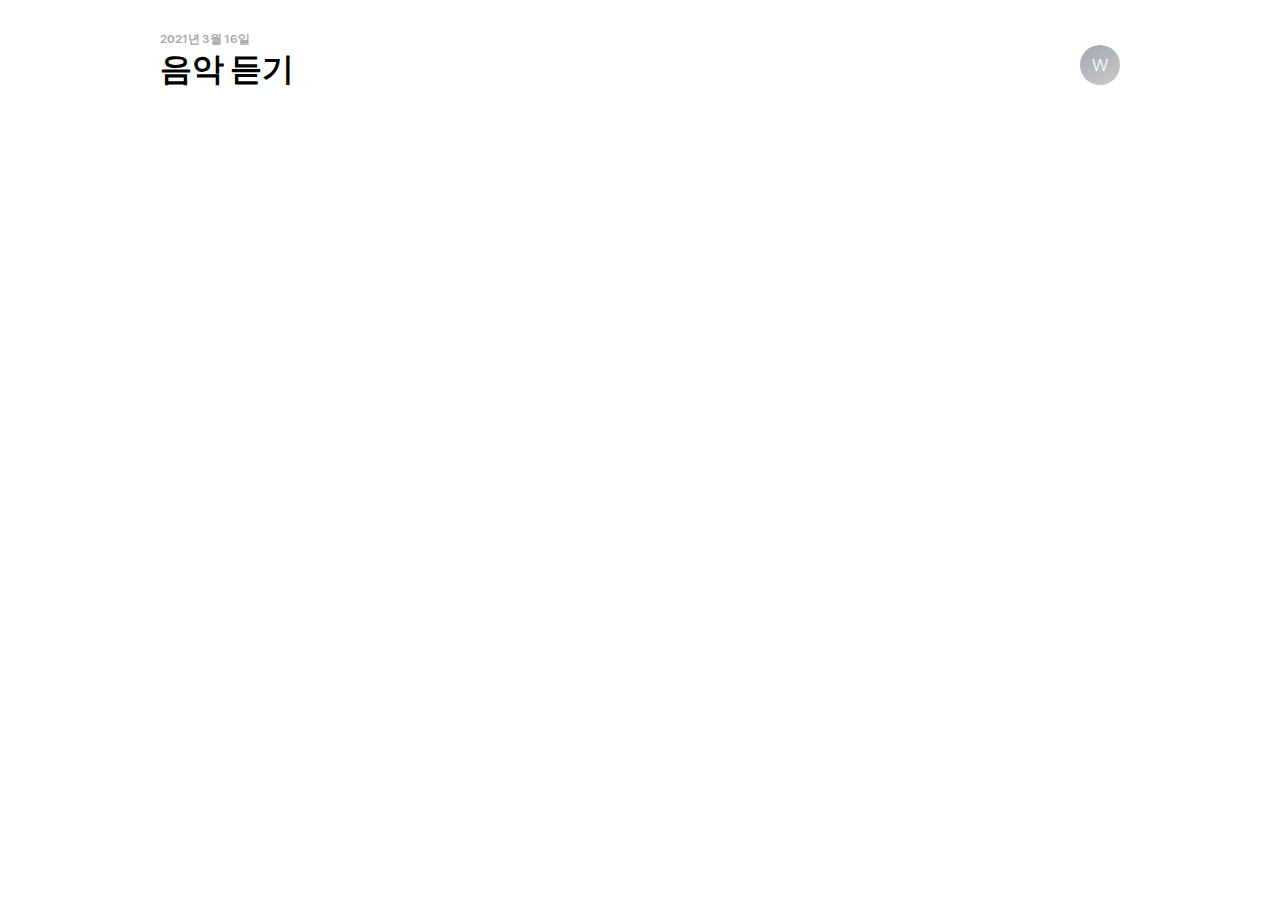
==== index.html @ 1a792106 "Header" ====
<!DOCTYPE html>
<html lang="ko">
  <head>
    <meta charset="UTF-8" />
    <meta http-equiv="X-UA-Compatible" content="IE=edge" />
    <meta name="viewport" content="width=device-width, initial-scale=1.0, viewport-fit=cover" />
    <meta name="author" content="rossa" />
    <meta name="description" content="뮤직 모바일 메인에서 다야한 정보과 유용한 컨텐츠를 만나 보세요" />
    <meta name="keywords" content="듣기, 2019년 최고의 음악 100선, Apple Music" />
    <title>Apple Music App</title>

    <!-- meta -->
    <meta name="format-detection" content="telephone=no" />
    <meta property="og:title" content="뮤직 모바일 메인" />
    <meta property="og:url" content="https://ro-ssang.github.io/apple-music-app" />
    <meta property="og:image" content="https://ro-ssang.github.io/apple-music-app/assets/icon/icon.jpg" />
    <meta property="og:description" content="뮤직 모바일 메인에서 다양한 정보와 유용한 컨텐츠를 만나 보세요" />
    <meta name="twitter:card" content="summary" />
    <meta name="twitter:title" content="뮤직 모바일 메인" />
    <meta name="twitter:url" content="https://ro-ssang.github.io/apple-music-app" />
    <meta name="twitter:image" content="https://ro-ssang.github.io/apple-music-app/assets/icon/icon.jpg" />
    <meta name="twitter:description" content="뮤직 모바일 메인에서 다양한 정보와 유용한 컨텐츠를 만나 보세요" />

    <!-- icon -->
    <link rel="apple-touch-icon-precomposed" href="https://ro-ssang.github.io/apple-music-app/assets/icon/icon.jpg" />
    <link rel="apple-touch-icon-precomposed" sizes="96x96" href="https://ro-ssang.github.io/apple-music-app/assets/icon/icon_96.jpg" />
    <link rel="apple-touch-icon-precomposed" sizes="144x144" href="https://ro-ssang.github.io/apple-music-app/assets/icon/icon_144.jpg" />
    <link rel="apple-touch-icon-precomposed" sizes="192x192" href="https://ro-ssang.github.io/apple-music-app/assets/icon/icon_192.jpg" />

    <!-- style -->
    <link rel="stylesheet" href="assets/css/reset.css" />
    <link rel="stylesheet" href="assets/css/fonts.css" />
    <link rel="stylesheet" href="assets/css/style.css" />
  </head>
  <body>
    <header id="header">
      <div class="container">
        <div class="row">
          <time class="header-data">2021년 3월 16일</time>
          <h1 class="header-title">음악 듣기</h1>
          <div class="header-id">w</div>
        </div>
      </div>
    </header>
    <!-- //header -->
  </body>
</html>
---- assets/css/fonts.css ----
/* webfonts */

@font-face {
  font-family: "SF Display";
  font-weight: 300;
  src: url(../fonts/SFProDisplay-Light.ttf);
}
@font-face {
  font-family: "SF Display";
  font-weight: 500;
  src: url(../fonts/SFProDisplay-Medium.ttf);
}
@font-face {
  font-family: "SF Display";
  font-weight: 400;
  src: url(../fonts/SFProDisplay-Regular.ttf);
}
@font-face {
  font-family: "SF Display";
  font-weight: 600;
  src: url(../fonts/SFProDisplay-Semibold.ttf);
}
---- assets/css/style.css ----
/* container */
.container {
  width: 1000px;
  margin: 0 auto;
}

/* row */
.row {
  position: relative;
  margin: 0 20px;
}

/* header */
#header .header-data {
  display: inline-block;
  padding-top: 30px;
  color: #a8a8a8;
  font-weight: 600;
  font-size: 12px;
}
#header .header-title {
  font-size: 32px;
  font-weight: bold;
}
#header .header-id {
  display: flex;
  align-items: center;
  justify-content: center;
  position: absolute;
  right: 0;
  bottom: 5px;
  width: 40px;
  height: 40px;
  background: linear-gradient(150.95deg, #a4a9b5 6.43%, rgba(164, 169, 181, 0) 82.14%), #c4c4c4;
  border-radius: 50%;
  color: #fff;
  font-size: 18px;
  font-weight: 300;
  text-transform: uppercase;
}

@media (max-width: 1020px) {
  .container {
    width: 100%;
  }
}
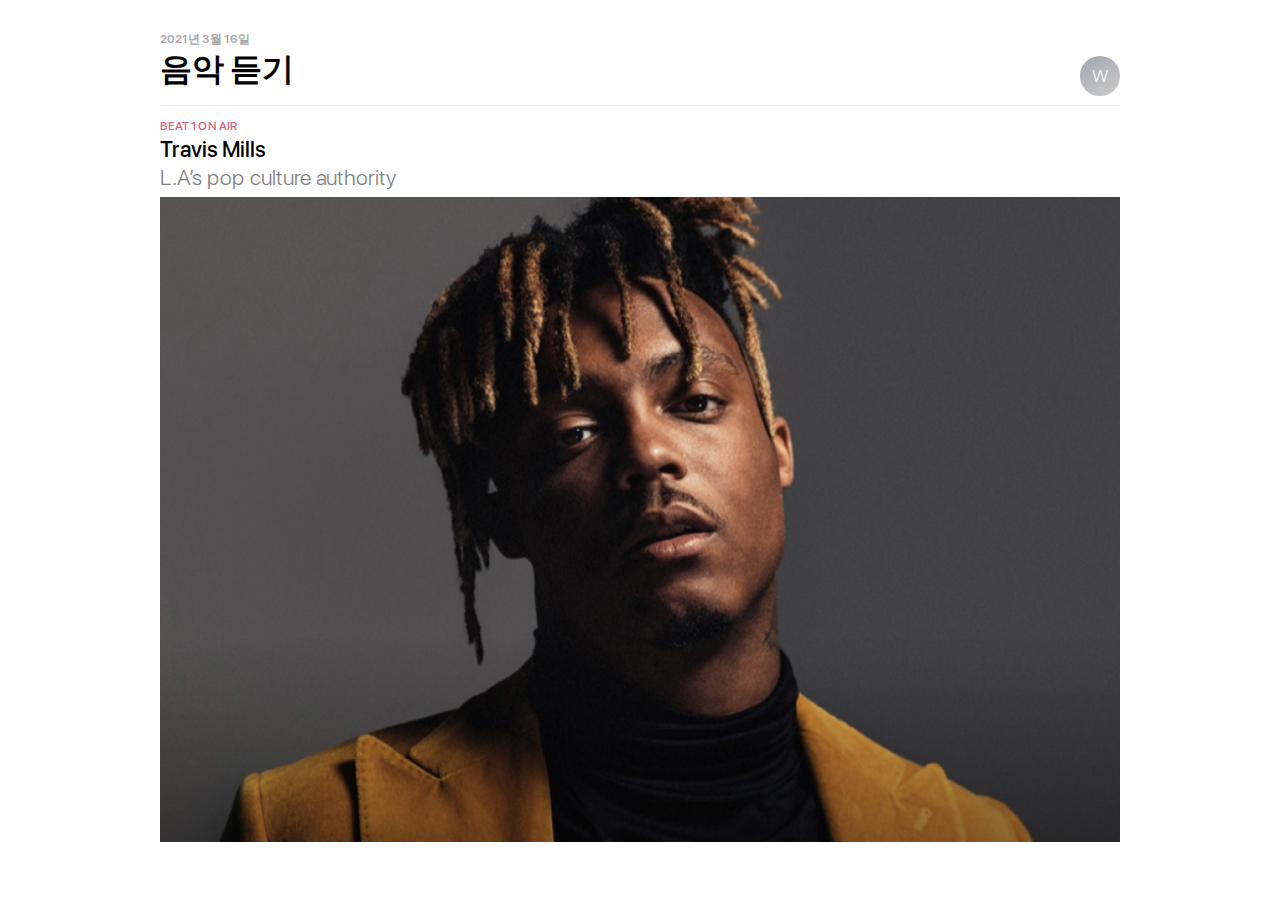
==== commit 4f39ba58: "Best Music" ====
--- a/index.html
+++ b/index.html
@@ -43,5 +43,37 @@
       </div>
     </header>
     <!-- //header -->
+
+    <main>
+      <section id="music">
+        <article class="bestM">
+          <div class="container">
+            <div class="row">
+              <div class="best">
+                <div class="best-title">
+                  <span class="bt-stit">BEAT1 ON AIR</span>
+                  <h2 class="bt-tit">Travis Mills</h2>
+                  <p class="bt-desc">L.A’s pop culture authority</p>
+                </div>
+                <picture>
+                  <source srcset="assets/img/bestM01@3x.jpg" media="(min-width: 800px)" />
+                  <source srcset="assets/img/bestM01@2x.jpg" media="(min-width: 600px)" />
+                  <img src="assets/img/bestM01.jpg" srcset="assets/img/bestM01.jpg 1x, assets/img/bestM01@2x.jpg 2x, assets/img/bestM01@3x.jpg 3x" alt="이미지1" />
+                </picture>
+              </div>
+            </div>
+          </div>
+        </article>
+        <!-- //bestM -->
+
+        <article class="recentM"></article>
+        <!-- //recentM -->
+
+        <article class="nextM"></article>
+        <!-- //nextM -->
+      </section>
+      <!-- //music -->
+    </main>
+    <!-- //main -->
   </body>
 </html>
--- a/assets/css/style.css
+++ b/assets/css/style.css
@@ -19,8 +19,11 @@
   font-size: 12px;
 }
 #header .header-title {
+  margin-bottom: 10px;
+  padding-bottom: 15px;
   font-size: 32px;
   font-weight: bold;
+  border-bottom: 1px solid #ebebeb;
 }
 #header .header-id {
   display: flex;
@@ -28,7 +31,7 @@
   justify-content: center;
   position: absolute;
   right: 0;
-  bottom: 5px;
+  bottom: 10px;
   width: 40px;
   height: 40px;
   background: linear-gradient(150.95deg, #a4a9b5 6.43%, rgba(164, 169, 181, 0) 82.14%), #c4c4c4;
@@ -39,6 +42,23 @@
   text-transform: uppercase;
 }
 
+/* bestM */
+.bestM .best-title .bt-stit {
+  color: #da5e7c;
+  font-size: 12px;
+  line-height: 20px;
+}
+.bestM .best-title .bt-tit {
+  padding-bottom: 5px;
+  font-size: 22px;
+}
+.bestM .best-title .bt-desc {
+  margin-bottom: 10px;
+  color: #818181;
+  font-size: 22px;
+  font-weight: 300;
+}
+
 @media (max-width: 1020px) {
   .container {
     width: 100%;
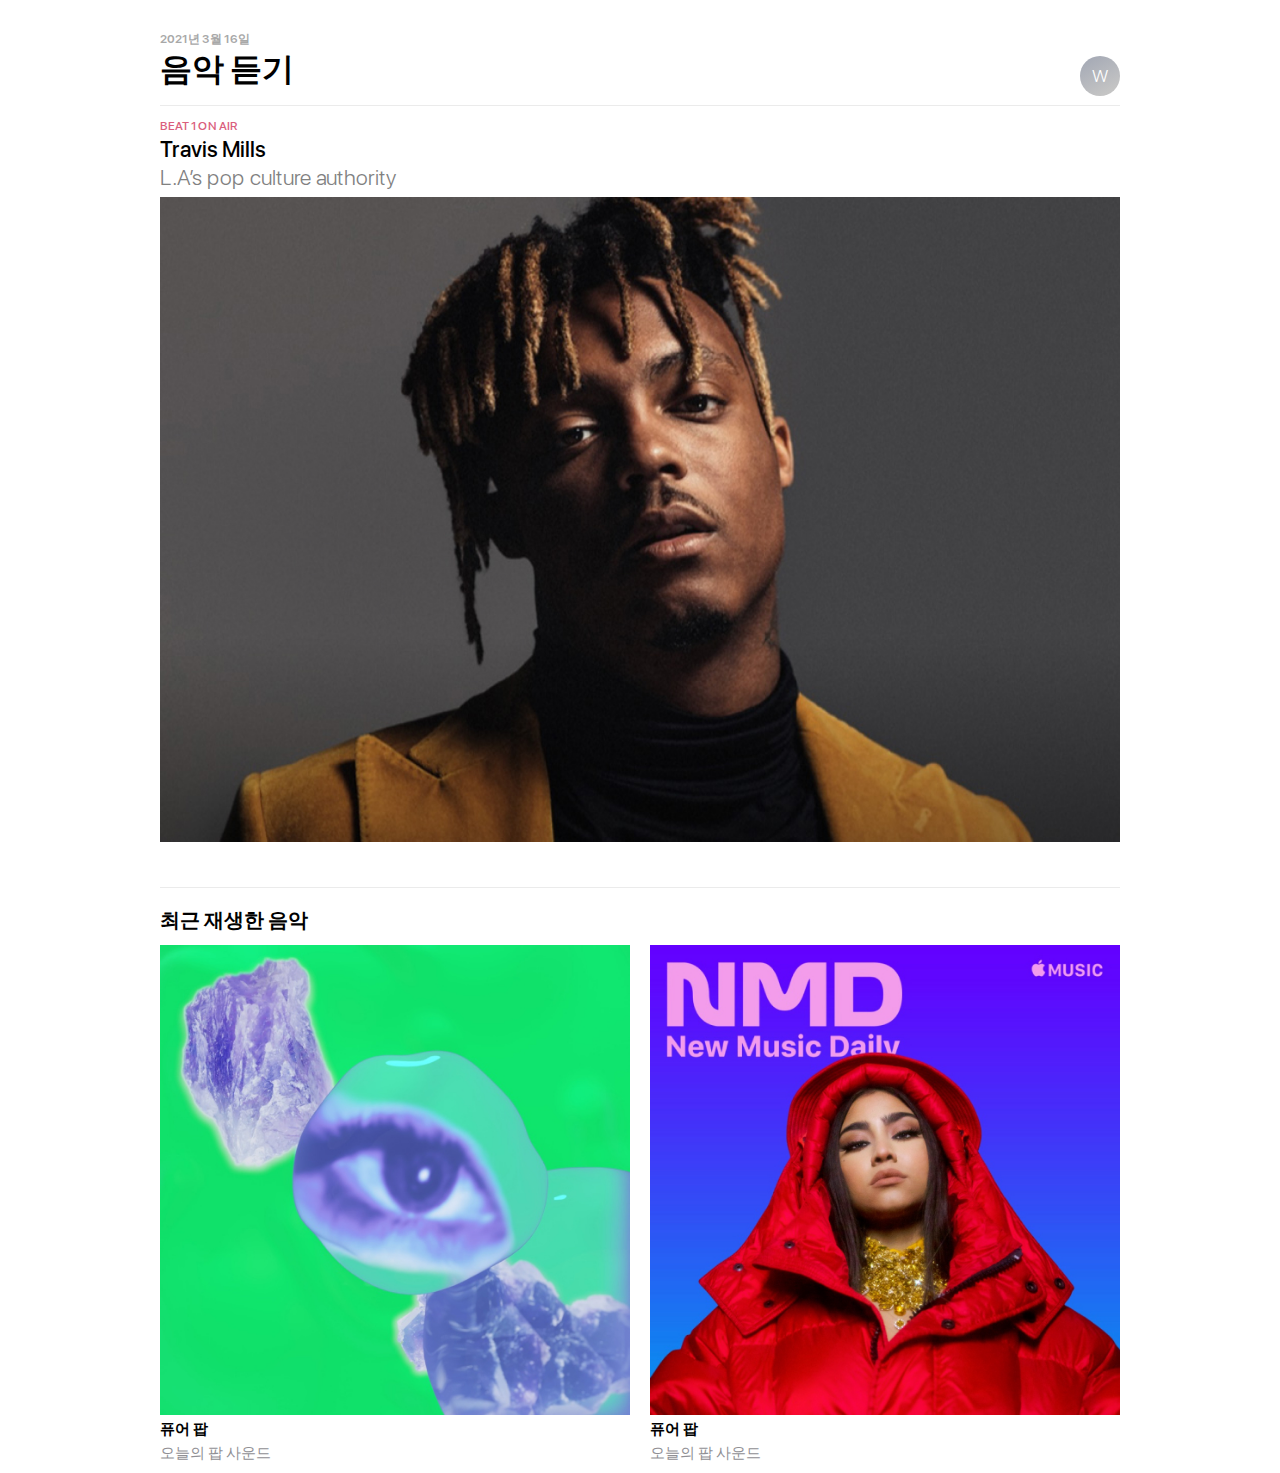
==== commit 1e8711e1: "Recent Music" ====
--- a/index.html
+++ b/index.html
@@ -66,7 +66,35 @@
         </article>
         <!-- //bestM -->
 
-        <article class="recentM"></article>
+        <article class="recentM">
+          <div class="container">
+            <div class="row">
+              <h2>최근 재생한 음악</h2>
+              <div class="recent">
+                <picture>
+                  <source srcset="assets/img/recentM01@3x.jpg" media="(min-width: 800px)" />
+                  <source srcset="assets/img/recentM01@2x.jpg" media="(min-width: 600px)" />
+                  <img src="assets/img/recentM01.jpg" srcset="assets/img/recentM01.jpg 1x, assets/img/recentM01@2x.jpg 2x, assets/img/recentM01@3x.jpg 3x" alt="이미지1" />
+                </picture>
+                <div class="recent-title">
+                  <span class="rt-stit">퓨어 팝</span>
+                  <h3 class="rt-tit">오늘의 팝 사운드</h3>
+                </div>
+              </div>
+              <div class="recent">
+                <picture>
+                  <source srcset="assets/img/recentM02@3x.jpg" media="(min-width: 800px)" />
+                  <source srcset="assets/img/recentM02@2x.jpg" media="(min-width: 600px)" />
+                  <img src="assets/img/recentM02.jpg" srcset="assets/img/recentM02.jpg 1x, assets/img/recentM02@2x.jpg 2x, assets/img/recentM02@3x.jpg 3x" alt="이미지2" />
+                </picture>
+                <div class="recent-title">
+                  <span class="rt-stit">퓨어 팝</span>
+                  <h3 class="rt-tit">오늘의 팝 사운드</h3>
+                </div>
+              </div>
+            </div>
+          </div>
+        </article>
         <!-- //recentM -->
 
         <article class="nextM"></article>
--- a/assets/css/style.css
+++ b/assets/css/style.css
@@ -59,6 +59,39 @@
   font-weight: 300;
 }
 
+/* recentM */
+.recentM {
+  overflow: hidden;
+  margin-top: 19px;
+  padding: 10px 0;
+}
+.recentM .recent {
+  float: left;
+  margin-right: 2%;
+  width: 49%;
+}
+.recentM .recent:last-child {
+  margin-right: 0;
+}
+.recentM h2 {
+  margin-top: 16px;
+  margin-bottom: 12px;
+  padding-top: 20px;
+  border-top: 1px solid #ebebeb;
+  font-size: 20px;
+  font-weight: bold;
+}
+.recentM .recent-title .rt-stit {
+  font-size: 15px;
+  font-weight: 600;
+  line-height: 1.9;
+}
+.recentM .recent-title .rt-tit {
+  color: #908f94;
+  font-size: 15px;
+  font-weight: 300;
+}
+
 @media (max-width: 1020px) {
   .container {
     width: 100%;
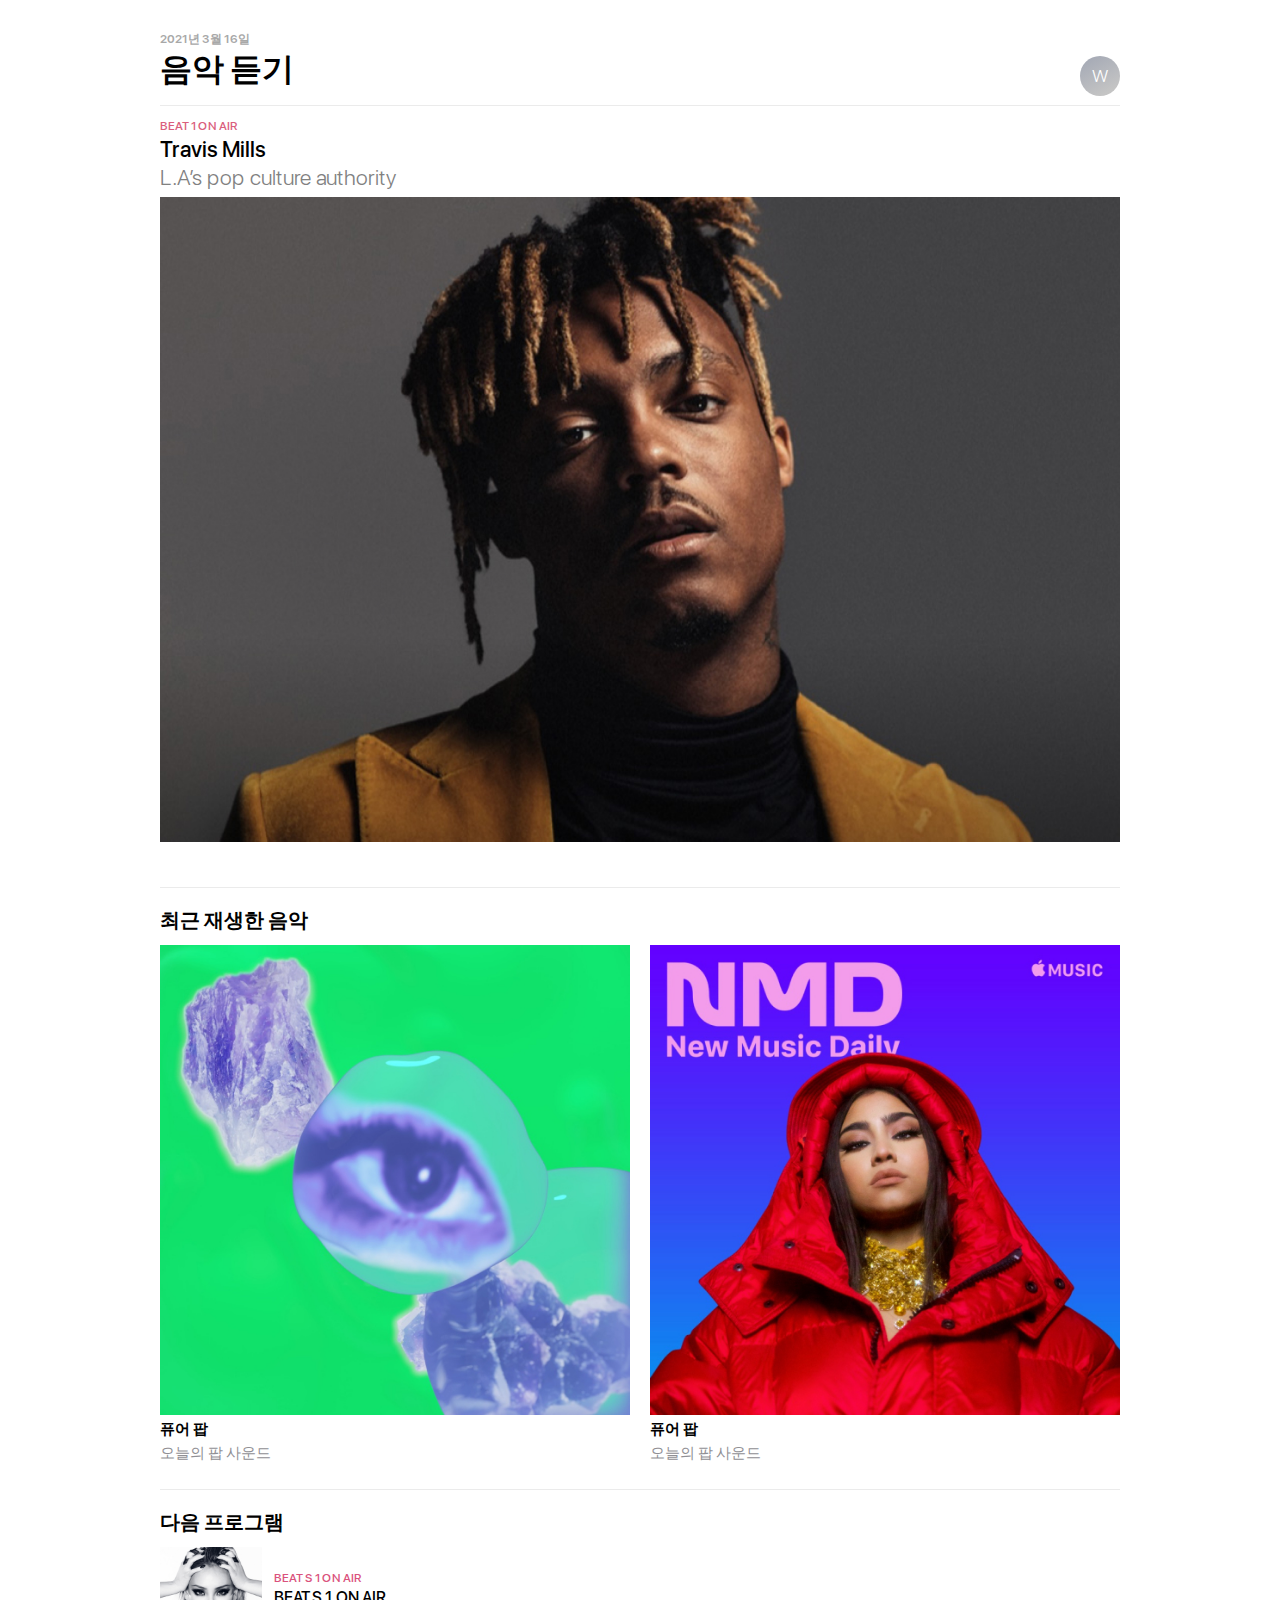
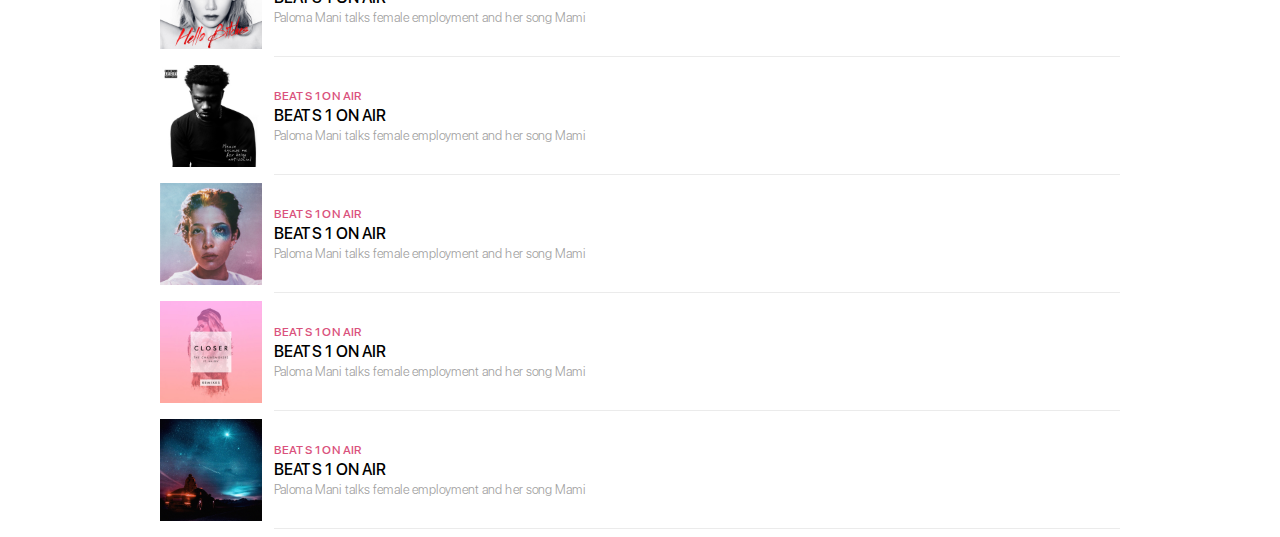
==== commit b04faebd: "Next Music" ====
--- a/index.html
+++ b/index.html
@@ -97,7 +97,85 @@
         </article>
         <!-- //recentM -->
 
-        <article class="nextM"></article>
+        <article class="nextM">
+          <div class="container">
+            <div class="row">
+              <h2>다음 프로그램</h2>
+              <div class="next-wrap">
+                <div class="next">
+                  <div class="next-img">
+                    <picture>
+                      <source srcset="assets/img/nextM01@3x.jpg" media="(min-width: 800px)" />
+                      <source srcset="assets/img/nextM01@2x.jpg" media="(min-width: 600px)" />
+                      <img src="assets/img/nextM01.jpg" srcset="assets/img/nextM01.jpg 1x, assets/img/nextM01@2x.jpg 2x, assets/img/nextM01@3x.jpg 3x" alt="이미지1" />
+                    </picture>
+                  </div>
+                  <div class="next-tit">
+                    <span class="nt-stit">BEATS 1 ON AIR</span>
+                    <h3 class="nt-tit">BEATS 1 ON AIR</h3>
+                    <p class="nt-desc">Paloma Mani talks female employment and her song Mami</p>
+                  </div>
+                </div>
+                <div class="next">
+                  <div class="next-img">
+                    <picture>
+                      <source srcset="assets/img/nextM02@3x.jpg" media="(min-width: 800px)" />
+                      <source srcset="assets/img/nextM02@2x.jpg" media="(min-width: 600px)" />
+                      <img src="assets/img/nextM02.jpg" srcset="assets/img/nextM02.jpg 1x, assets/img/nextM02@2x.jpg 2x, assets/img/nextM02@3x.jpg 3x" alt="이미지1" />
+                    </picture>
+                  </div>
+                  <div class="next-tit">
+                    <span class="nt-stit">BEATS 1 ON AIR</span>
+                    <h3 class="nt-tit">BEATS 1 ON AIR</h3>
+                    <p class="nt-desc">Paloma Mani talks female employment and her song Mami</p>
+                  </div>
+                </div>
+                <div class="next">
+                  <div class="next-img">
+                    <picture>
+                      <source srcset="assets/img/nextM03@3x.jpg" media="(min-width: 800px)" />
+                      <source srcset="assets/img/nextM03@2x.jpg" media="(min-width: 600px)" />
+                      <img src="assets/img/nextM03.jpg" srcset="assets/img/nextM03.jpg 1x, assets/img/nextM03@2x.jpg 2x, assets/img/nextM03@3x.jpg 3x" alt="이미지1" />
+                    </picture>
+                  </div>
+                  <div class="next-tit">
+                    <span class="nt-stit">BEATS 1 ON AIR</span>
+                    <h3 class="nt-tit">BEATS 1 ON AIR</h3>
+                    <p class="nt-desc">Paloma Mani talks female employment and her song Mami</p>
+                  </div>
+                </div>
+                <div class="next">
+                  <div class="next-img">
+                    <picture>
+                      <source srcset="assets/img/nextM04@3x.jpg" media="(min-width: 800px)" />
+                      <source srcset="assets/img/nextM04@2x.jpg" media="(min-width: 600px)" />
+                      <img src="assets/img/nextM04.jpg" srcset="assets/img/nextM04.jpg 1x, assets/img/nextM04@2x.jpg 2x, assets/img/nextM04@3x.jpg 3x" alt="이미지1" />
+                    </picture>
+                  </div>
+                  <div class="next-tit">
+                    <span class="nt-stit">BEATS 1 ON AIR</span>
+                    <h3 class="nt-tit">BEATS 1 ON AIR</h3>
+                    <p class="nt-desc">Paloma Mani talks female employment and her song Mami</p>
+                  </div>
+                </div>
+                <div class="next">
+                  <div class="next-img">
+                    <picture>
+                      <source srcset="assets/img/nextM05@3x.jpg" media="(min-width: 800px)" />
+                      <source srcset="assets/img/nextM05@2x.jpg" media="(min-width: 600px)" />
+                      <img src="assets/img/nextM05.jpg" srcset="assets/img/nextM05.jpg 1x, assets/img/nextM05@2x.jpg 2x, assets/img/nextM05@3x.jpg 3x" alt="이미지1" />
+                    </picture>
+                  </div>
+                  <div class="next-tit">
+                    <span class="nt-stit">BEATS 1 ON AIR</span>
+                    <h3 class="nt-tit">BEATS 1 ON AIR</h3>
+                    <p class="nt-desc">Paloma Mani talks female employment and her song Mami</p>
+                  </div>
+                </div>
+              </div>
+            </div>
+          </div>
+        </article>
         <!-- //nextM -->
       </section>
       <!-- //music -->
--- a/assets/css/style.css
+++ b/assets/css/style.css
@@ -92,6 +92,58 @@
   font-weight: 300;
 }
 
+/* nextM */
+.nextM {
+}
+.nextM h2 {
+  margin-top: 16px;
+  margin-bottom: 12px;
+  padding-top: 20px;
+  border-top: 1px solid #ebebeb;
+  font-size: 20px;
+  font-weight: bold;
+}
+.nextM .next {
+  display: flex;
+  position: relative;
+  margin-bottom: 16px;
+}
+.nextM .next::after {
+  content: "";
+  position: absolute;
+  right: 0;
+  bottom: -8px;
+  width: calc(100% - 114px);
+  height: 1px;
+  background: #ebebeb;
+}
+.nextM .next .next-img {
+  margin-right: 12px;
+  width: 102px;
+}
+.nextM .next .next-tit {
+  display: flex;
+  flex-direction: column;
+  justify-content: center;
+}
+.nextM .next .next-tit .nt-stit {
+  color: #da527c;
+  font-size: 12px;
+}
+.nextM .next .next-tit .nt-tit {
+  font-size: 16px;
+}
+.nextM .next .next-tit .nt-desc {
+  overflow: hidden;
+  display: -webkit-box;
+  color: #a1a1a1;
+  font-size: 13px;
+  font-weight: 300;
+  text-overflow: ellipsis;
+  -webkit-line-clamp: 2;
+  -webkit-box-orient: vertical;
+}
+
 @media (max-width: 1020px) {
   .container {
     width: 100%;
